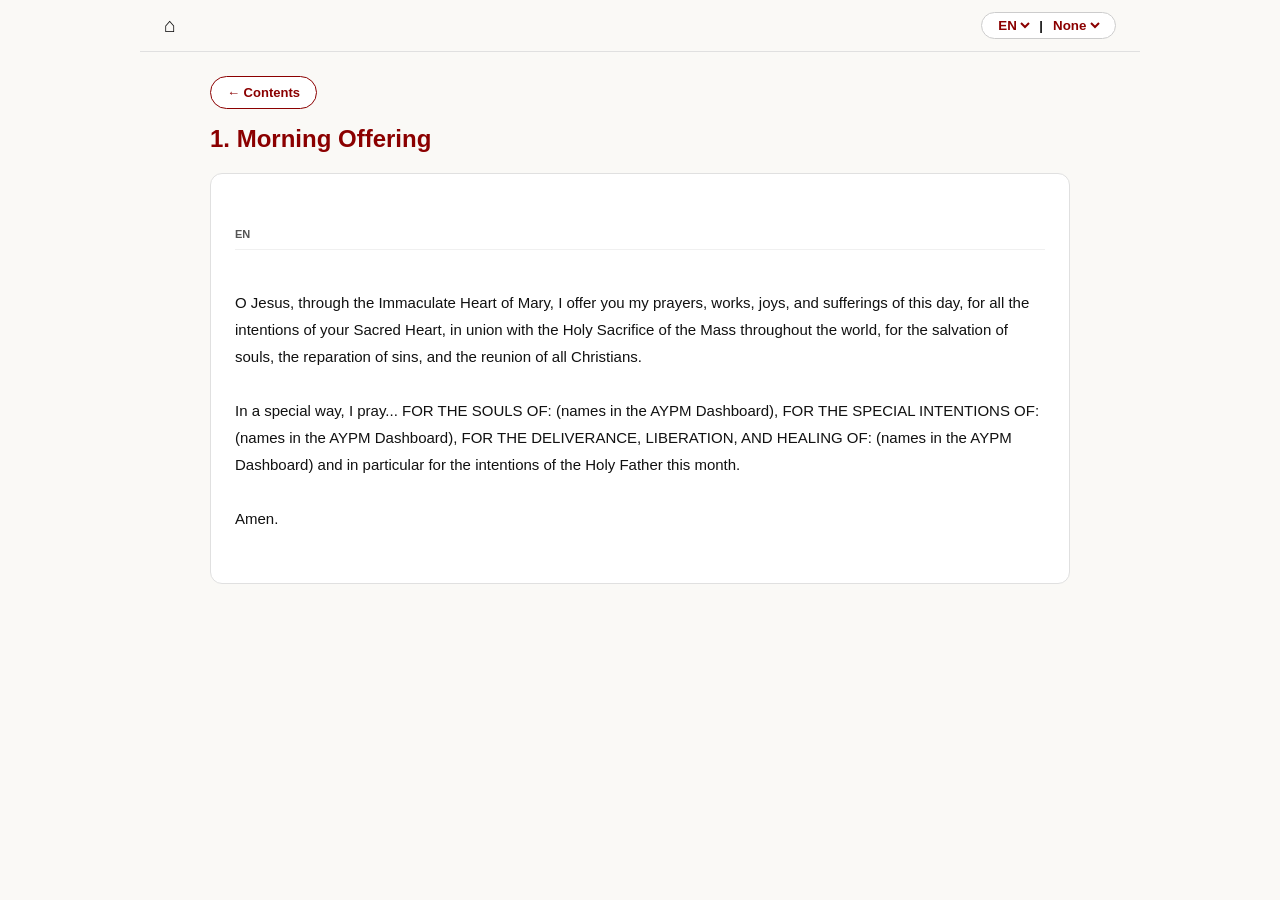
==== prayer.html @ b60bc55b "Create prayer.html" ====
<!DOCTYPE html>
<html lang="en">
<head>
  <meta charset="UTF-8" />
  <meta name="viewport" content="width=device-width, initial-scale=1.0" />
  <title>Prayer Reader</title>
  <link rel="stylesheet" href="css/styles.css" />
</head>
<body>

  <header class="header">
    <a href="index.html" class="nav-link">⌂</a>
    <div class="lang-controls">
      <select id="lang1" onchange="renderReader()">
        <option value="en">EN</option>
        <option value="la">LA</option>
      </select>
      <span>|</span>
      <select id="lang2" onchange="renderReader()">
        <option value="none">None</option>
        <option value="la">LA</option>
        <option value="en">EN</option>
      </select>
    </div>
  </header>

  <main class="app-container">
    <div class="reader-header">
      <a href="index.html" class="pill-btn">← Contents</a>
    </div>

    <h2 id="prayerTitle" class="prayer-title">Loading Prayer...</h2>

    <div id="dualColumns" class="dual-columns">
      <div class="column-pane">
        <div class="pane-label" id="label1">ENGLISH</div>
        <div id="contentPane1"></div>
      </div>
      <div class="column-pane" id="pane2Container" style="display:none;">
        <div class="pane-label" id="label2">LATIN</div>
        <div id="contentPane2"></div>
      </div>
    </div>
  </main>

  <script src="js/prayers-db.js"></script>
  <script>
    function renderReader() {
      const urlParams = new URLSearchParams(window.location.search);
      const itemKey = urlParams.get('item') || 'morningOffering';

      const l1 = document.getElementById('lang1').value;
      const l2 = document.getElementById('lang2').value;

      localStorage.setItem('pref_pb1', l1);
      localStorage.setItem('pref_pb2', l2);

      const data = prayerDB[itemKey];
      if (!data) return;

      document.getElementById('prayerTitle').innerText = data.title;
      document.getElementById('label1').innerText = l1.toUpperCase();
      document.getElementById('contentPane1').innerText = data[l1] || data['en'];

      const dualContainer = document.getElementById('dualColumns');
      const pane2Container = document.getElementById('pane2Container');

      if (l2 !== 'none' && l1 !== l2) {
        dualContainer.classList.add('split');
        pane2Container.style.display = 'block';
        document.getElementById('label2').innerText = l2.toUpperCase();
        document.getElementById('contentPane2').innerText = data[l2] || data['en'];
      } else {
        dualContainer.classList.remove('split');
        pane2Container.style.display = 'none';
      }
    }

    document.addEventListener('DOMContentLoaded', () => {
      document.getElementById('lang1').value = localStorage.getItem('pref_pb1') || 'en';
      document.getElementById('lang2').value = localStorage.getItem('pref_pb2') || 'none';
      renderReader();
    });
  </script>
</body>
</html>
---- css/styles.css ----
:root {
  --primary-red: #8b0000;
  --bg-cream: #faf9f6;
  --text-main: #111111;
  --text-sub: #555555;
  --border-color: #e0e0e0;
}

* { box-sizing: border-box; margin: 0; padding: 0; }

body {
  font-family: -apple-system, BlinkMacSystemFont, "Segoe UI", Roboto, Helvetica, Arial, sans-serif;
  background-color: var(--bg-cream);
  color: var(--text-main);
  min-height: 100vh;
  display: flex;
  flex-direction: column;
}

.header {
  position: sticky;
  top: 0;
  background: rgba(250, 249, 246, 0.95);
  backdrop-filter: blur(8px);
  border-bottom: 1px solid var(--border-color);
  z-index: 100;
  display: flex;
  justify-content: space-between;
  align-items: center;
  padding: 12px 24px;
  max-width: 1000px;
  width: 100%;
  margin: 0 auto;
}

.nav-link {
  font-size: 20px;
  text-decoration: none;
  color: var(--text-main);
}

.lang-controls {
  display: flex;
  align-items: center;
  gap: 6px;
  border: 1px solid #ccc;
  border-radius: 20px;
  padding: 4px 12px;
  background: #fff;
  font-size: 13px;
  font-weight: 600;
}

.lang-controls select {
  border: none;
  background: transparent;
  font-weight: 700;
  color: var(--primary-red);
  cursor: pointer;
  outline: none;
}

.app-container {
  max-width: 900px;
  width: 100%;
  margin: 0 auto;
  padding: 24px 20px 60px;
  flex: 1;
}

.hero-circle {
  width: 120px;
  height: 120px;
  margin: 0 auto 20px;
  border: 3px solid var(--primary-red);
  border-radius: 50%;
  display: flex;
  align-items: center;
  justify-content: center;
  font-size: 38px;
  color: var(--primary-red);
  background: #fff;
}

h1 { font-size: 28px; text-transform: uppercase; margin-bottom: 8px; text-align: center; }
.subtitle { font-size: 14px; color: var(--text-sub); margin-bottom: 24px; text-align: center; }

.divider {
  width: 100%;
  height: 2px;
  background-color: var(--primary-red);
  margin-bottom: 24px;
}

.cat-title {
  font-size: 12px;
  font-weight: 800;
  letter-spacing: 1px;
  color: var(--primary-red);
  text-transform: uppercase;
  margin: 20px 0 12px;
  text-align: center;
}

.pill-grid {
  display: flex;
  flex-wrap: wrap;
  justify-content: center;
  gap: 8px;
}

.pill-btn {
  background: #fff;
  border: 1px solid var(--primary-red);
  color: var(--primary-red);
  padding: 8px 16px;
  border-radius: 20px;
  font-size: 13px;
  font-weight: 600;
  text-decoration: none;
  transition: all 0.2s;
}

.pill-btn:hover { background: var(--primary-red); color: #fff; }

.reader-header {
  display: flex;
  justify-content: space-between;
  align-items: center;
  margin-bottom: 16px;
}

.prayer-title {
  font-size: 24px;
  font-weight: 800;
  color: var(--primary-red);
  margin-bottom: 20px;
}

.dual-columns {
  display: grid;
  grid-template-columns: 1fr;
  gap: 24px;
}

.dual-columns.split {
  grid-template-columns: 1fr 1fr;
}

.column-pane {
  background: #fff;
  padding: 24px;
  border-radius: 12px;
  border: 1px solid var(--border-color);
  line-height: 1.8;
  font-size: 15px;
  white-space: pre-line;
}

.pane-label {
  font-size: 11px;
  font-weight: 800;
  text-transform: uppercase;
  color: var(--text-sub);
  margin-bottom: 12px;
  border-bottom: 1px solid #f0f0f0;
  padding-bottom: 4px;
}

@media (max-width: 600px) {
  .dual-columns.split { grid-template-columns: 1fr; }
}
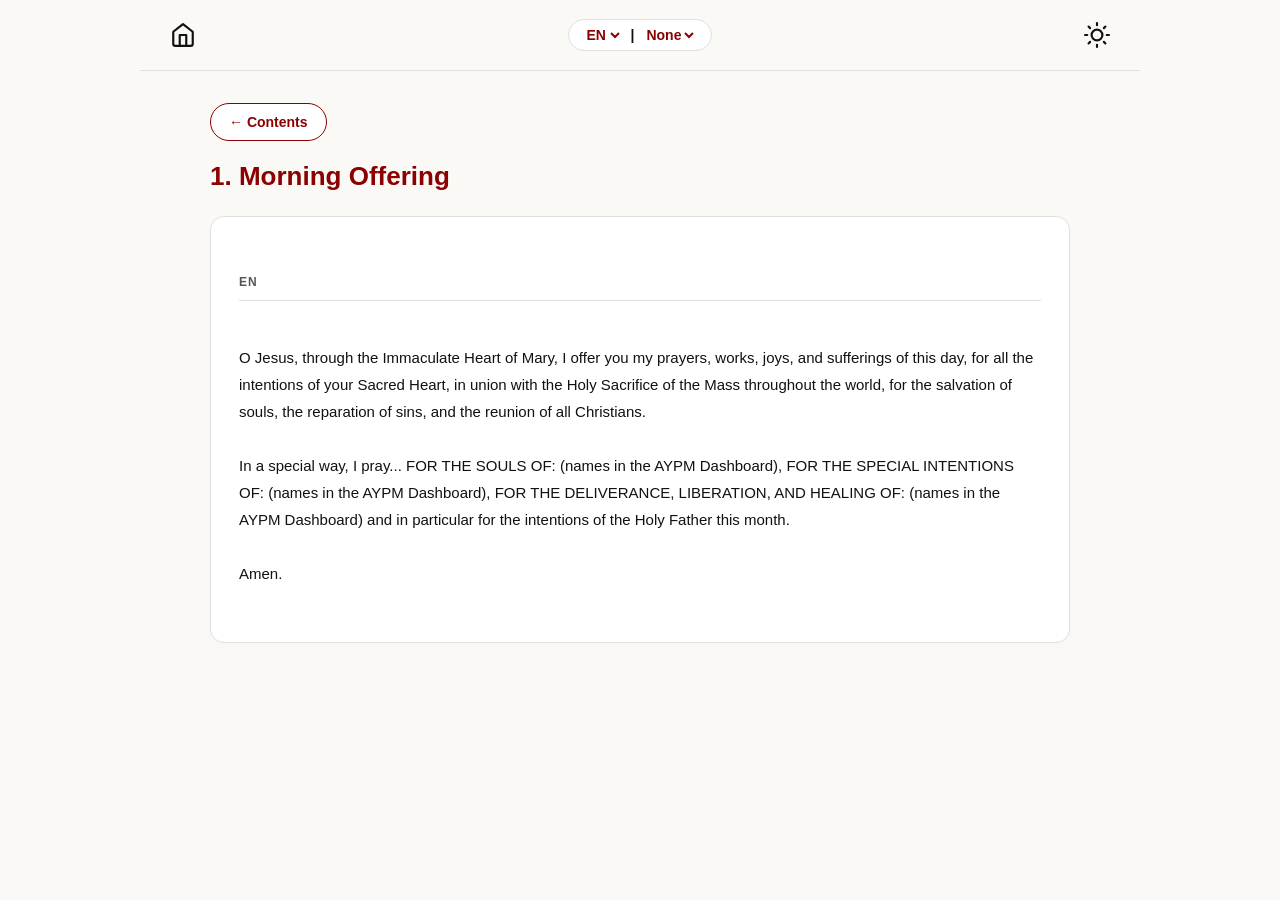
==== commit f662f27b: "Update prayer.html" ====
--- a/prayer.html
+++ b/prayer.html
@@ -9,7 +9,10 @@
 <body>
 
   <header class="header">
-    <a href="index.html" class="nav-link">⌂</a>
+    <a href="index.html" class="nav-link" aria-label="Home">
+      <svg viewBox="0 0 24 24"><path d="M3 9l9-7 9 7v11a2 2 0 01-2 2H5a2 2 0 01-2-2z"></path><polyline points="9 22 9 12 15 12 15 22"></polyline></svg>
+    </a>
+
     <div class="lang-controls">
       <select id="lang1" onchange="renderReader()">
         <option value="en">EN</option>
@@ -22,6 +25,10 @@
         <option value="en">EN</option>
       </select>
     </div>
+
+    <button class="icon-btn" onclick="toggleTheme()" aria-label="Toggle Theme">
+      <svg viewBox="0 0 24 24"><circle cx="12" cy="12" r="5"></circle><line x1="12" y1="1" x2="12" y2="3"></line><line x1="12" y1="21" x2="12" y2="23"></line><line x1="4.22" y1="4.22" x2="5.64" y2="5.64"></line><line x1="18.36" y1="18.36" x2="19.78" y2="19.78"></line><line x1="1" y1="12" x2="3" y2="12"></line><line x1="21" y1="12" x2="23" y2="12"></line><line x1="4.22" y1="19.78" x2="5.64" y2="18.36"></line><line x1="18.36" y1="5.64" x2="19.78" y2="4.22"></line></svg>
+    </button>
   </header>
 
   <main class="app-container">
@@ -45,6 +52,13 @@
 
   <script src="js/prayers-db.js"></script>
   <script>
+    function toggleTheme() {
+      const current = document.body.getAttribute('data-theme');
+      const target = current === 'dark' ? 'light' : 'dark';
+      document.body.setAttribute('data-theme', target);
+      localStorage.setItem('pref_theme', target);
+    }
+
     function renderReader() {
       const urlParams = new URLSearchParams(window.location.search);
       const itemKey = urlParams.get('item') || 'morningOffering';
@@ -79,6 +93,8 @@
     document.addEventListener('DOMContentLoaded', () => {
       document.getElementById('lang1').value = localStorage.getItem('pref_pb1') || 'en';
       document.getElementById('lang2').value = localStorage.getItem('pref_pb2') || 'none';
+      const theme = localStorage.getItem('pref_theme') || 'light';
+      document.body.setAttribute('data-theme', theme);
       renderReader();
     });
   </script>
--- a/css/styles.css
+++ b/css/styles.css
@@ -1,53 +1,94 @@
 :root {
   --primary-red: #8b0000;
-  --bg-cream: #faf9f6;
+  --bg-color: #faf9f6;
+  --card-bg: #ffffff;
   --text-main: #111111;
   --text-sub: #555555;
   --border-color: #e0e0e0;
+  --accent-gold: #c59b27;
+  --pill-hover-bg: #8b0000;
+  --pill-hover-text: #ffffff;
+}
+
+[data-theme="dark"] {
+  --primary-red: #ff5555;
+  --bg-color: #121212;
+  --card-bg: #1e1e1e;
+  --text-main: #e0e0e0;
+  --text-sub: #a0a0a0;
+  --border-color: #333333;
+  --accent-gold: #ffd700;
+  --pill-hover-bg: #ff5555;
+  --pill-hover-text: #121212;
 }
 
 * { box-sizing: border-box; margin: 0; padding: 0; }
 
 body {
   font-family: -apple-system, BlinkMacSystemFont, "Segoe UI", Roboto, Helvetica, Arial, sans-serif;
-  background-color: var(--bg-cream);
+  background-color: var(--bg-color);
   color: var(--text-main);
   min-height: 100vh;
   display: flex;
   flex-direction: column;
-}
-
+  transition: background-color 0.3s ease, color 0.3s ease;
+}
+
+/* Header Navbar */
 .header {
   position: sticky;
   top: 0;
-  background: rgba(250, 249, 246, 0.95);
+  background: var(--bg-color);
   backdrop-filter: blur(8px);
   border-bottom: 1px solid var(--border-color);
   z-index: 100;
   display: flex;
   justify-content: space-between;
   align-items: center;
-  padding: 12px 24px;
+  padding: 16px 24px;
   max-width: 1000px;
   width: 100%;
   margin: 0 auto;
 }
 
-.nav-link {
-  font-size: 20px;
+/* Larger Minimalist SVG Icons */
+.icon-btn, .nav-link {
+  background: none;
+  border: none;
+  cursor: pointer;
+  color: var(--text-main);
+  display: flex;
+  align-items: center;
+  justify-content: center;
+  padding: 6px;
+  border-radius: 50%;
+  transition: background-color 0.2s ease;
   text-decoration: none;
-  color: var(--text-main);
+}
+
+.icon-btn:hover, .nav-link:hover {
+  background-color: var(--border-color);
+}
+
+.icon-btn svg, .nav-link svg {
+  width: 26px;
+  height: 26px;
+  fill: none;
+  stroke: currentColor;
+  stroke-width: 2;
+  stroke-linecap: round;
+  stroke-linejoin: round;
 }
 
 .lang-controls {
   display: flex;
   align-items: center;
-  gap: 6px;
-  border: 1px solid #ccc;
+  gap: 8px;
+  border: 1px solid var(--border-color);
   border-radius: 20px;
-  padding: 4px 12px;
-  background: #fff;
-  font-size: 13px;
+  padding: 6px 14px;
+  background: var(--card-bg);
+  font-size: 14px;
   font-weight: 600;
 }
 
@@ -58,47 +99,70 @@
   color: var(--primary-red);
   cursor: pointer;
   outline: none;
+  font-size: 14px;
 }
 
 .app-container {
   max-width: 900px;
   width: 100%;
   margin: 0 auto;
-  padding: 24px 20px 60px;
+  padding: 32px 20px 60px;
   flex: 1;
 }
 
+/* Emblem Hero Icon */
 .hero-circle {
-  width: 120px;
-  height: 120px;
-  margin: 0 auto 20px;
+  width: 130px;
+  height: 130px;
+  margin: 0 auto 24px;
   border: 3px solid var(--primary-red);
   border-radius: 50%;
   display: flex;
   align-items: center;
   justify-content: center;
-  font-size: 38px;
-  color: var(--primary-red);
-  background: #fff;
-}
-
-h1 { font-size: 28px; text-transform: uppercase; margin-bottom: 8px; text-align: center; }
-.subtitle { font-size: 14px; color: var(--text-sub); margin-bottom: 24px; text-align: center; }
+  color: var(--primary-red);
+  background: var(--card-bg);
+  box-shadow: 0 4px 12px rgba(0, 0, 0, 0.05);
+}
+
+.hero-circle svg {
+  width: 64px;
+  height: 64px;
+  fill: none;
+  stroke: var(--primary-red);
+  stroke-width: 1.8;
+}
+
+h1 {
+  font-size: 28px;
+  font-weight: 900;
+  text-transform: uppercase;
+  letter-spacing: 1px;
+  margin-bottom: 8px;
+  text-align: center;
+}
+
+.subtitle {
+  font-size: 14px;
+  color: var(--text-sub);
+  margin-bottom: 28px;
+  text-align: center;
+}
 
 .divider {
   width: 100%;
   height: 2px;
   background-color: var(--primary-red);
-  margin-bottom: 24px;
+  margin-bottom: 32px;
 }
 
 .cat-title {
-  font-size: 12px;
+  font-size: 13px;
   font-weight: 800;
-  letter-spacing: 1px;
+  letter-spacing: 1.5px;
   color: var(--primary-red);
   text-transform: uppercase;
-  margin: 20px 0 12px;
+  margin: 28px 0 14px;
   text-align: center;
 }
 
@@ -106,35 +170,40 @@
   display: flex;
   flex-wrap: wrap;
   justify-content: center;
-  gap: 8px;
+  gap: 10px;
 }
 
 .pill-btn {
-  background: #fff;
+  background: var(--card-bg);
   border: 1px solid var(--primary-red);
   color: var(--primary-red);
-  padding: 8px 16px;
+  padding: 10px 18px;
   border-radius: 20px;
-  font-size: 13px;
+  font-size: 14px;
   font-weight: 600;
   text-decoration: none;
-  transition: all 0.2s;
-}
-
-.pill-btn:hover { background: var(--primary-red); color: #fff; }
+  transition: all 0.2s ease;
+  display: inline-block;
+}
+
+.pill-btn:hover {
+  background: var(--pill-hover-bg);
+  color: var(--pill-hover-text);
+  transform: translateY(-1px);
+}
 
 .reader-header {
   display: flex;
   justify-content: space-between;
   align-items: center;
-  margin-bottom: 16px;
+  margin-bottom: 20px;
 }
 
 .prayer-title {
-  font-size: 24px;
+  font-size: 26px;
   font-weight: 800;
   color: var(--primary-red);
-  margin-bottom: 20px;
+  margin-bottom: 24px;
 }
 
 .dual-columns {
@@ -148,25 +217,27 @@
 }
 
 .column-pane {
-  background: #fff;
-  padding: 24px;
-  border-radius: 12px;
+  background: var(--card-bg);
+  padding: 28px;
+  border-radius: 14px;
   border: 1px solid var(--border-color);
   line-height: 1.8;
   font-size: 15px;
   white-space: pre-line;
+  box-shadow: 0 2px 8px rgba(0, 0, 0, 0.02);
 }
 
 .pane-label {
-  font-size: 11px;
+  font-size: 12px;
   font-weight: 800;
   text-transform: uppercase;
+  letter-spacing: 1px;
   color: var(--text-sub);
-  margin-bottom: 12px;
-  border-bottom: 1px solid #f0f0f0;
-  padding-bottom: 4px;
-}
-
-@media (max-width: 600px) {
+  margin-bottom: 16px;
+  border-bottom: 1px solid var(--border-color);
+  padding-bottom: 6px;
+}
+
+@media (max-width: 650px) {
   .dual-columns.split { grid-template-columns: 1fr; }
 }
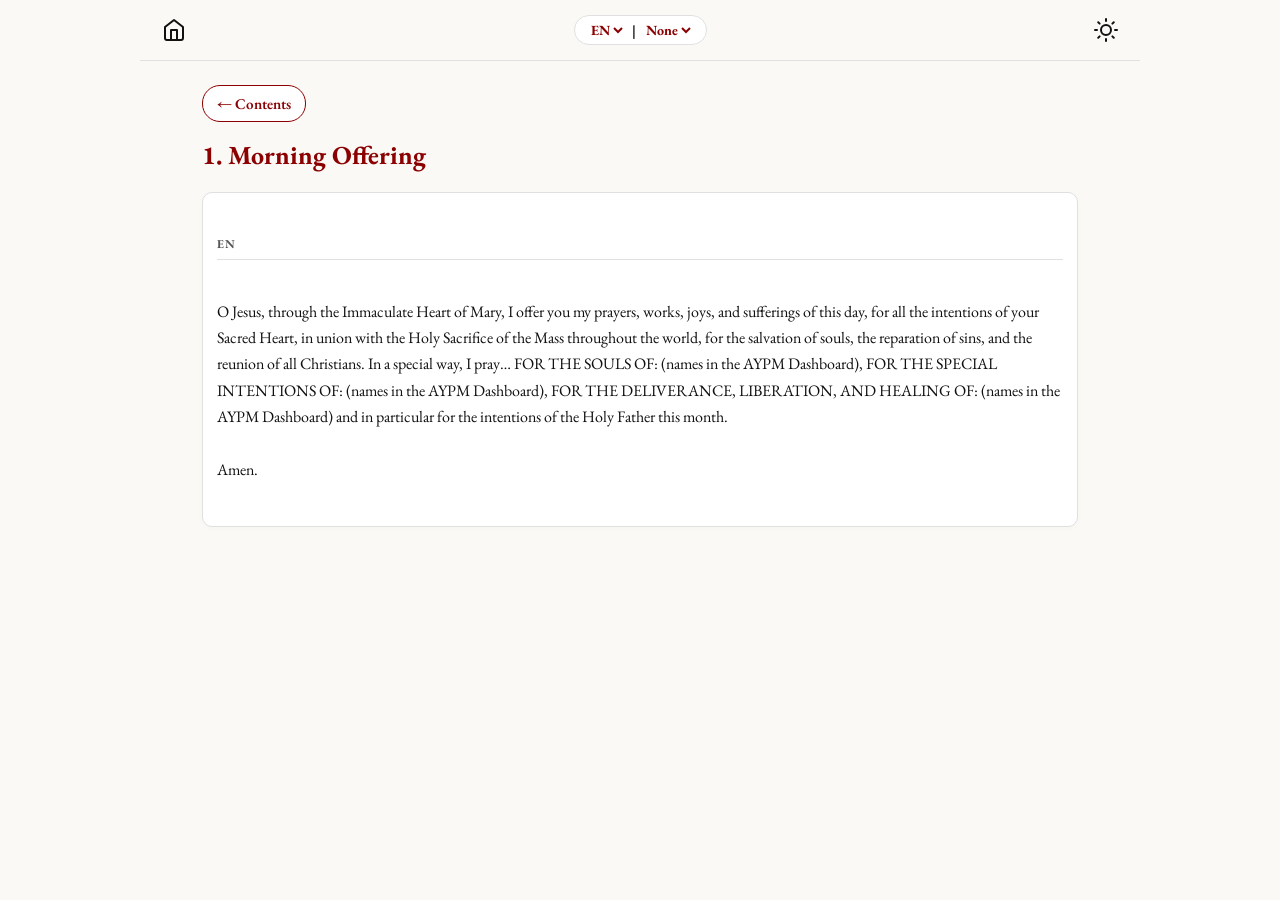
==== commit bdf761ce: "Update prayer.html" ====
--- a/prayer.html
+++ b/prayer.html
@@ -1,6 +1,9 @@
 <!DOCTYPE html>
 <html lang="en">
 <head>
+  <link rel="preconnect" href="https://fonts.googleapis.com">
+  <link rel="preconnect" href="https://fonts.gstatic.com" crossorigin>
+  <link href="https://fonts.googleapis.com/css2?family=EB+Garamond:ital,wght@0,400..800;1,400..800&display=swap" rel="stylesheet">
   <meta charset="UTF-8" />
   <meta name="viewport" content="width=device-width, initial-scale=1.0" />
   <title>Prayer Reader</title>
--- a/css/styles.css
+++ b/css/styles.css
@@ -1,3 +1,5 @@
+@import url('https://fonts.googleapis.com/css2?family=EB+Garamond:ital,wght@0,400..800;1,400..800&display=swap');
+
 :root {
   --primary-red: #8b0000;
   --bg-color: #faf9f6;
@@ -22,19 +24,24 @@
   --pill-hover-text: #121212;
 }
 
-* { box-sizing: border-box; margin: 0; padding: 0; }
+* { 
+  box-sizing: border-box; 
+  margin: 0; 
+  padding: 0; 
+}
 
 body {
-  font-family: -apple-system, BlinkMacSystemFont, "Segoe UI", Roboto, Helvetica, Arial, sans-serif;
+  font-family: 'EB Garamond', Garamond, 'Georgia', 'Times New Roman', serif;
   background-color: var(--bg-color);
   color: var(--text-main);
   min-height: 100vh;
   display: flex;
   flex-direction: column;
   transition: background-color 0.3s ease, color 0.3s ease;
-}
-
-/* Header Navbar */
+  -webkit-font-smoothing: antialiased;
+}
+
+/* Sticky Header */
 .header {
   position: sticky;
   top: 0;
@@ -45,13 +52,13 @@
   display: flex;
   justify-content: space-between;
   align-items: center;
-  padding: 16px 24px;
+  padding: 12px 16px;
   max-width: 1000px;
   width: 100%;
   margin: 0 auto;
 }
 
-/* Larger Minimalist SVG Icons */
+/* SVG Icon Action Buttons */
 .icon-btn, .nav-link {
   background: none;
   border: none;
@@ -71,8 +78,8 @@
 }
 
 .icon-btn svg, .nav-link svg {
-  width: 26px;
-  height: 26px;
+  width: 24px;
+  height: 24px;
   fill: none;
   stroke: currentColor;
   stroke-width: 2;
@@ -83,13 +90,14 @@
 .lang-controls {
   display: flex;
   align-items: center;
-  gap: 8px;
+  gap: 6px;
   border: 1px solid var(--border-color);
   border-radius: 20px;
-  padding: 6px 14px;
+  padding: 4px 12px;
   background: var(--card-bg);
   font-size: 14px;
   font-weight: 600;
+  font-family: inherit;
 }
 
 .lang-controls select {
@@ -100,22 +108,23 @@
   cursor: pointer;
   outline: none;
   font-size: 14px;
+  font-family: inherit;
 }
 
 .app-container {
   max-width: 900px;
   width: 100%;
   margin: 0 auto;
-  padding: 32px 20px 60px;
+  padding: 24px 12px 60px;
   flex: 1;
 }
 
-/* Emblem Hero Icon */
+/* Emblem Ring */
 .hero-circle {
-  width: 130px;
-  height: 130px;
-  margin: 0 auto 24px;
-  border: 3px solid var(--primary-red);
+  width: 100px;
+  height: 100px;
+  margin: 0 auto 20px;
+  border: 2px solid var(--primary-red);
   border-radius: 50%;
   display: flex;
   align-items: center;
@@ -126,43 +135,44 @@
 }
 
 .hero-circle svg {
-  width: 64px;
-  height: 64px;
+  width: 48px;
+  height: 48px;
   fill: none;
   stroke: var(--primary-red);
-  stroke-width: 1.8;
+  stroke-width: 2;
 }
 
 h1 {
   font-size: 28px;
-  font-weight: 900;
-  text-transform: uppercase;
-  letter-spacing: 1px;
-  margin-bottom: 8px;
+  font-weight: 700;
+  letter-spacing: 0.5px;
+  margin-bottom: 6px;
   text-align: center;
 }
 
 .subtitle {
-  font-size: 14px;
+  font-size: 15px;
   color: var(--text-sub);
-  margin-bottom: 28px;
+  margin-bottom: 24px;
   text-align: center;
+  font-style: italic;
 }
 
 .divider {
   width: 100%;
-  height: 2px;
+  height: 1px;
   background-color: var(--primary-red);
-  margin-bottom: 32px;
+  margin-bottom: 24px;
+  opacity: 0.5;
 }
 
 .cat-title {
-  font-size: 13px;
-  font-weight: 800;
-  letter-spacing: 1.5px;
+  font-size: 14px;
+  font-weight: 700;
+  letter-spacing: 1.2px;
   color: var(--primary-red);
   text-transform: uppercase;
-  margin: 28px 0 14px;
+  margin: 24px 0 12px;
   text-align: center;
 }
 
@@ -170,46 +180,47 @@
   display: flex;
   flex-wrap: wrap;
   justify-content: center;
-  gap: 10px;
+  gap: 8px;
 }
 
 .pill-btn {
   background: var(--card-bg);
   border: 1px solid var(--primary-red);
   color: var(--primary-red);
-  padding: 10px 18px;
-  border-radius: 20px;
-  font-size: 14px;
+  padding: 8px 14px;
+  border-radius: 18px;
+  font-size: 15px;
   font-weight: 600;
   text-decoration: none;
   transition: all 0.2s ease;
   display: inline-block;
+  font-family: inherit;
 }
 
 .pill-btn:hover {
   background: var(--pill-hover-bg);
   color: var(--pill-hover-text);
-  transform: translateY(-1px);
 }
 
 .reader-header {
   display: flex;
   justify-content: space-between;
   align-items: center;
-  margin-bottom: 20px;
+  margin-bottom: 16px;
 }
 
 .prayer-title {
   font-size: 26px;
-  font-weight: 800;
-  color: var(--primary-red);
-  margin-bottom: 24px;
-}
-
+  font-weight: 700;
+  color: var(--primary-red);
+  margin-bottom: 20px;
+}
+
+/* Side-by-Side Grid Layout */
 .dual-columns {
   display: grid;
   grid-template-columns: 1fr;
-  gap: 24px;
+  gap: 12px;
 }
 
 .dual-columns.split {
@@ -218,26 +229,45 @@
 
 .column-pane {
   background: var(--card-bg);
-  padding: 28px;
-  border-radius: 14px;
+  padding: 16px 14px;
+  border-radius: 10px;
   border: 1px solid var(--border-color);
-  line-height: 1.8;
-  font-size: 15px;
+  line-height: 1.65;
+  font-size: 16px;
   white-space: pre-line;
-  box-shadow: 0 2px 8px rgba(0, 0, 0, 0.02);
+  box-shadow: 0 2px 6px rgba(0, 0, 0, 0.02);
+  word-break: break-word;
 }
 
 .pane-label {
   font-size: 12px;
-  font-weight: 800;
+  font-weight: 700;
   text-transform: uppercase;
   letter-spacing: 1px;
   color: var(--text-sub);
-  margin-bottom: 16px;
+  margin-bottom: 12px;
   border-bottom: 1px solid var(--border-color);
-  padding-bottom: 6px;
-}
-
+  padding-bottom: 4px;
+}
+
+/* Mobile-Specific Refinements for Side-by-Side Reading */
 @media (max-width: 650px) {
-  .dual-columns.split { grid-template-columns: 1fr; }
-}
+  .app-container {
+    padding: 16px 8px 40px;
+  }
+
+  .column-pane {
+    padding: 12px 10px;
+    font-size: 14.5px;
+    line-height: 1.55;
+  }
+
+  .prayer-title {
+    font-size: 22px;
+    margin-bottom: 16px;
+  }
+
+  .dual-columns.split {
+    gap: 8px;
+  }
+}
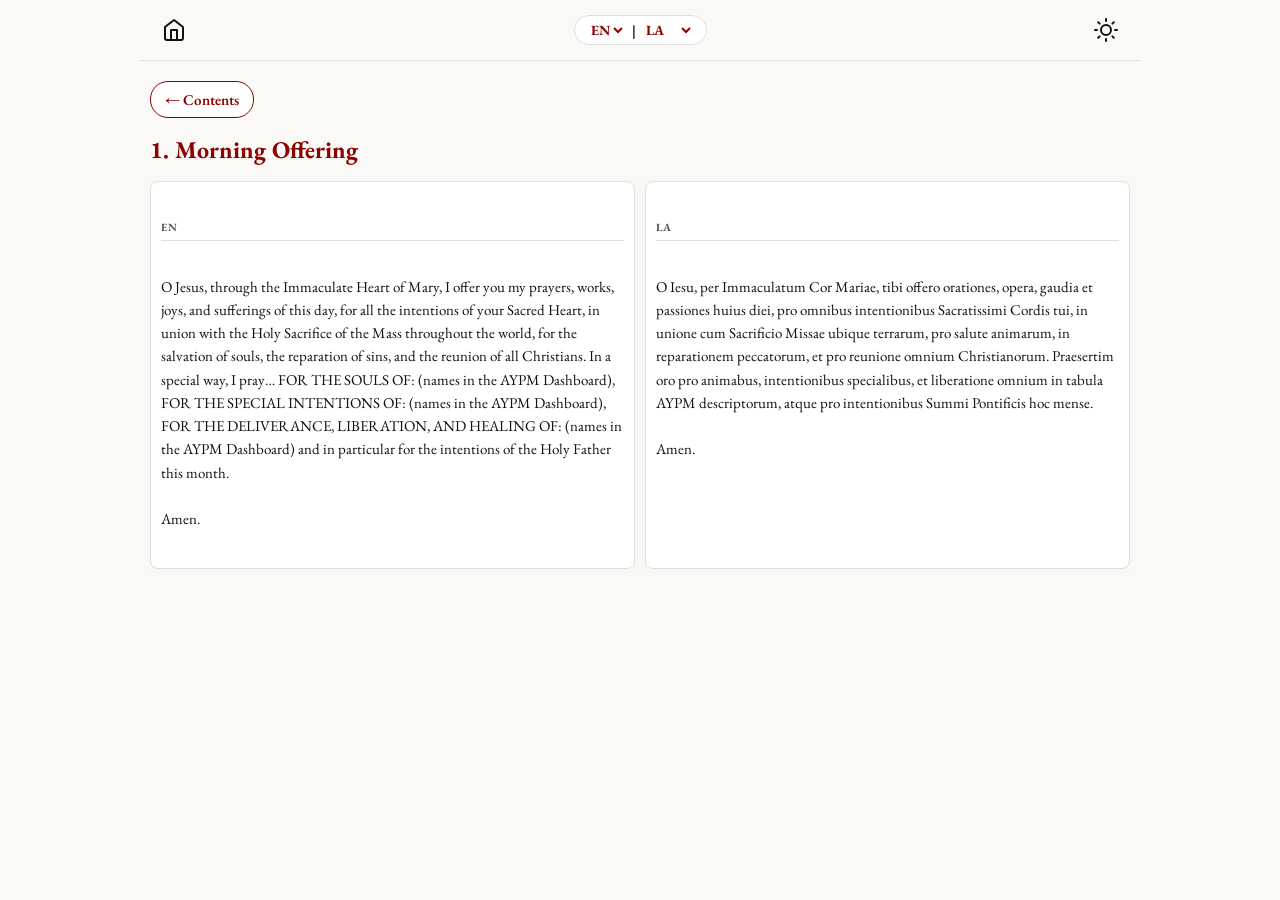
==== commit 2e0c5455: "Update prayer.html" ====
--- a/prayer.html
+++ b/prayer.html
@@ -1,12 +1,15 @@
 <!DOCTYPE html>
 <html lang="en">
 <head>
+  <meta charset="UTF-8" />
+  <meta name="viewport" content="width=device-width, initial-scale=1.0" />
+  <title>Prayer Reader</title>
+  
+  <!-- Direct Google Font Links for EB Garamond -->
   <link rel="preconnect" href="https://fonts.googleapis.com">
   <link rel="preconnect" href="https://fonts.gstatic.com" crossorigin>
   <link href="https://fonts.googleapis.com/css2?family=EB+Garamond:ital,wght@0,400..800;1,400..800&display=swap" rel="stylesheet">
-  <meta charset="UTF-8" />
-  <meta name="viewport" content="width=device-width, initial-scale=1.0" />
-  <title>Prayer Reader</title>
+  
   <link rel="stylesheet" href="css/styles.css" />
 </head>
 <body>
@@ -76,17 +79,20 @@
       if (!data) return;
 
       document.getElementById('prayerTitle').innerText = data.title;
-      document.getElementById('label1').innerText = l1.toUpperCase();
-      document.getElementById('contentPane1').innerText = data[l1] || data['en'];
 
       const dualContainer = document.getElementById('dualColumns');
+      const pane1 = document.getElementById('contentPane1');
       const pane2Container = document.getElementById('pane2Container');
+      const pane2 = document.getElementById('contentPane2');
+
+      document.getElementById('label1').innerText = l1.toUpperCase();
+      pane1.innerText = data[l1] || data['en'];
 
       if (l2 !== 'none' && l1 !== l2) {
         dualContainer.classList.add('split');
         pane2Container.style.display = 'block';
         document.getElementById('label2').innerText = l2.toUpperCase();
-        document.getElementById('contentPane2').innerText = data[l2] || data['en'];
+        pane2.innerText = data[l2] || data['la'] || data['en'];
       } else {
         dualContainer.classList.remove('split');
         pane2Container.style.display = 'none';
@@ -95,9 +101,11 @@
 
     document.addEventListener('DOMContentLoaded', () => {
       document.getElementById('lang1').value = localStorage.getItem('pref_pb1') || 'en';
-      document.getElementById('lang2').value = localStorage.getItem('pref_pb2') || 'none';
+      document.getElementById('lang2').value = localStorage.getItem('pref_pb2') || 'la';
+      
       const theme = localStorage.getItem('pref_theme') || 'light';
       document.body.setAttribute('data-theme', theme);
+      
       renderReader();
     });
   </script>
--- a/css/styles.css
+++ b/css/styles.css
@@ -112,18 +112,18 @@
 }
 
 .app-container {
-  max-width: 900px;
+  max-width: 1000px;
   width: 100%;
   margin: 0 auto;
-  padding: 24px 12px 60px;
+  padding: 20px 10px 60px;
   flex: 1;
 }
 
-/* Emblem Ring */
+/* Minimalist Cross Emblem */
 .hero-circle {
-  width: 100px;
-  height: 100px;
-  margin: 0 auto 20px;
+  width: 90px;
+  height: 90px;
+  margin: 0 auto 16px;
   border: 2px solid var(--primary-red);
   border-radius: 50%;
   display: flex;
@@ -135,8 +135,8 @@
 }
 
 .hero-circle svg {
-  width: 48px;
-  height: 48px;
+  width: 40px;
+  height: 40px;
   fill: none;
   stroke: var(--primary-red);
   stroke-width: 2;
@@ -153,7 +153,7 @@
 .subtitle {
   font-size: 15px;
   color: var(--text-sub);
-  margin-bottom: 24px;
+  margin-bottom: 20px;
   text-align: center;
   font-style: italic;
 }
@@ -162,7 +162,7 @@
   width: 100%;
   height: 1px;
   background-color: var(--primary-red);
-  margin-bottom: 24px;
+  margin-bottom: 20px;
   opacity: 0.5;
 }
 
@@ -172,7 +172,7 @@
   letter-spacing: 1.2px;
   color: var(--primary-red);
   text-transform: uppercase;
-  margin: 24px 0 12px;
+  margin: 20px 0 10px;
   text-align: center;
 }
 
@@ -210,64 +210,64 @@
 }
 
 .prayer-title {
-  font-size: 26px;
-  font-weight: 700;
-  color: var(--primary-red);
-  margin-bottom: 20px;
-}
-
-/* Side-by-Side Grid Layout */
+  font-size: 24px;
+  font-weight: 700;
+  color: var(--primary-red);
+  margin-bottom: 16px;
+}
+
+/* Forced Dual-Column Side-by-Side View (Mobile & Desktop) */
 .dual-columns {
-  display: grid;
-  grid-template-columns: 1fr;
-  gap: 12px;
-}
-
-.dual-columns.split {
-  grid-template-columns: 1fr 1fr;
-}
-
-.column-pane {
-  background: var(--card-bg);
-  padding: 16px 14px;
-  border-radius: 10px;
+  display: flex !important;
+  flex-direction: row !important;
+  gap: 10px !important;
+  width: 100% !important;
+}
+
+.dual-columns .column-pane {
+  flex: 1 1 50% !important;
+  min-width: 0 !important;
+  background: var(--card-bg);
+  padding: 14px 10px;
+  border-radius: 8px;
   border: 1px solid var(--border-color);
-  line-height: 1.65;
-  font-size: 16px;
+  line-height: 1.55;
+  font-size: 15px;
   white-space: pre-line;
+  word-break: break-word;
+  overflow-wrap: anywhere;
   box-shadow: 0 2px 6px rgba(0, 0, 0, 0.02);
-  word-break: break-word;
 }
 
 .pane-label {
-  font-size: 12px;
+  font-size: 11px;
   font-weight: 700;
   text-transform: uppercase;
   letter-spacing: 1px;
   color: var(--text-sub);
-  margin-bottom: 12px;
+  margin-bottom: 10px;
   border-bottom: 1px solid var(--border-color);
   padding-bottom: 4px;
 }
 
-/* Mobile-Specific Refinements for Side-by-Side Reading */
+/* Mobile Optimizations */
 @media (max-width: 650px) {
   .app-container {
-    padding: 16px 8px 40px;
+    padding: 12px 6px 30px;
+  }
+
+  .dual-columns {
+    gap: 6px !important;
   }
 
   .column-pane {
-    padding: 12px 10px;
-    font-size: 14.5px;
-    line-height: 1.55;
+    padding: 10px 8px !important;
+    font-size: 13.5px !important;
+    line-height: 1.45 !important;
   }
 
   .prayer-title {
-    font-size: 22px;
-    margin-bottom: 16px;
-  }
-
-  .dual-columns.split {
-    gap: 8px;
-  }
-}
+    font-size: 20px;
+    margin-bottom: 12px;
+  }
+}
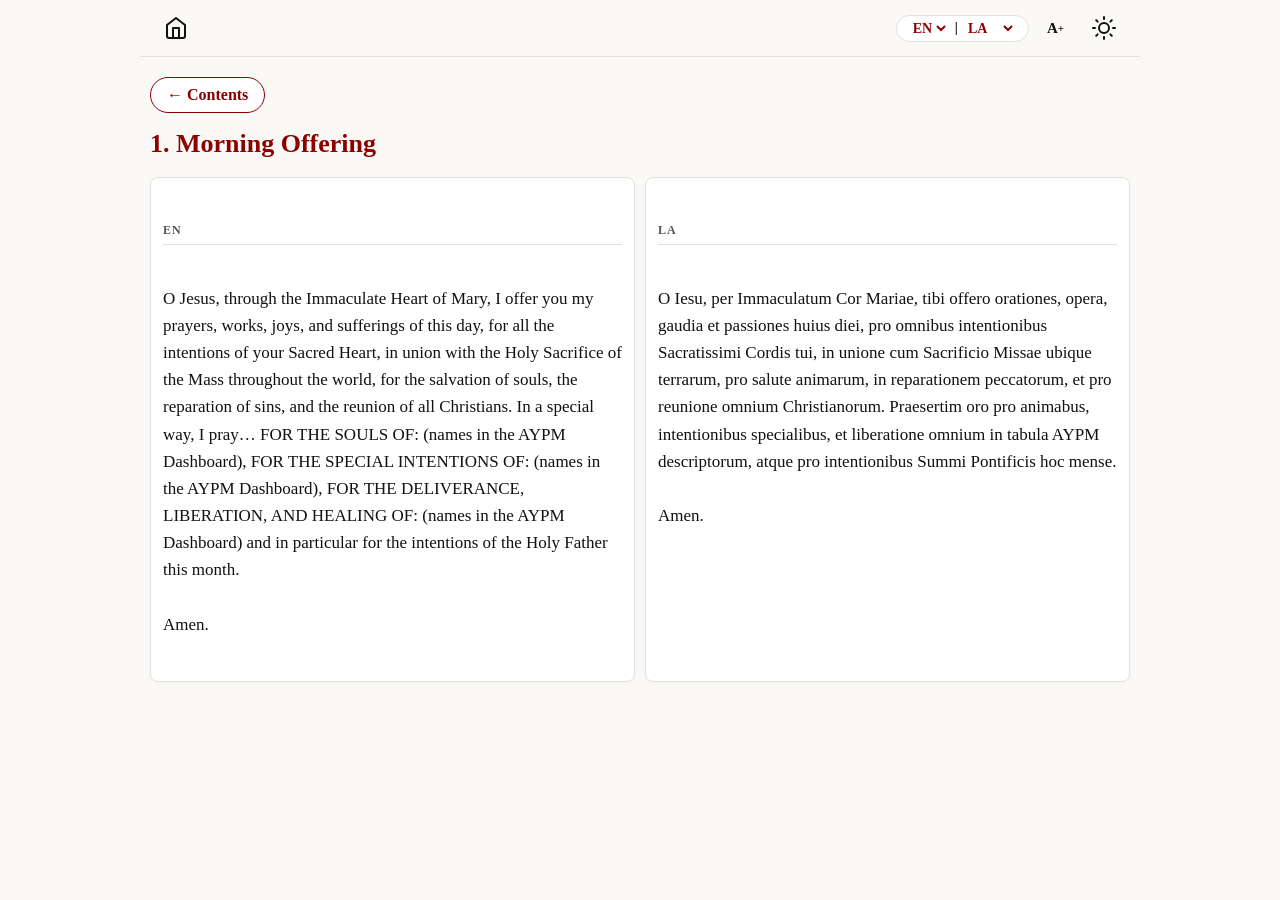
==== commit 64e6b9c9: "Update prayer.html" ====
--- a/prayer.html
+++ b/prayer.html
@@ -4,11 +4,6 @@
   <meta charset="UTF-8" />
   <meta name="viewport" content="width=device-width, initial-scale=1.0" />
   <title>Prayer Reader</title>
-  
-  <!-- Direct Google Font Links for EB Garamond -->
-  <link rel="preconnect" href="https://fonts.googleapis.com">
-  <link rel="preconnect" href="https://fonts.gstatic.com" crossorigin>
-  <link href="https://fonts.googleapis.com/css2?family=EB+Garamond:ital,wght@0,400..800;1,400..800&display=swap" rel="stylesheet">
   
   <link rel="stylesheet" href="css/styles.css" />
 </head>
@@ -19,22 +14,31 @@
       <svg viewBox="0 0 24 24"><path d="M3 9l9-7 9 7v11a2 2 0 01-2 2H5a2 2 0 01-2-2z"></path><polyline points="9 22 9 12 15 12 15 22"></polyline></svg>
     </a>
 
-    <div class="lang-controls">
-      <select id="lang1" onchange="renderReader()">
-        <option value="en">EN</option>
-        <option value="la">LA</option>
-      </select>
-      <span>|</span>
-      <select id="lang2" onchange="renderReader()">
-        <option value="none">None</option>
-        <option value="la">LA</option>
-        <option value="en">EN</option>
-      </select>
+    <div class="header-actions">
+      <!-- Language Controls -->
+      <div class="lang-controls">
+        <select id="lang1" onchange="renderReader()">
+          <option value="en">EN</option>
+          <option value="la">LA</option>
+        </select>
+        <span>|</span>
+        <select id="lang2" onchange="renderReader()">
+          <option value="none">None</option>
+          <option value="la">LA</option>
+          <option value="en">EN</option>
+        </select>
+      </div>
+
+      <!-- Text Size Toggle Button -->
+      <button class="icon-btn" onclick="cycleFontSize()" aria-label="Adjust Text Size">
+        A<span style="font-size: 11px; vertical-align: super;">+</span>
+      </button>
+
+      <!-- Dark Mode Toggle Button -->
+      <button class="icon-btn" onclick="toggleTheme()" aria-label="Toggle Theme">
+        <svg viewBox="0 0 24 24"><circle cx="12" cy="12" r="5"></circle><line x1="12" y1="1" x2="12" y2="3"></line><line x1="12" y1="21" x2="12" y2="23"></line><line x1="4.22" y1="4.22" x2="5.64" y2="5.64"></line><line x1="18.36" y1="18.36" x2="19.78" y2="19.78"></line><line x1="1" y1="12" x2="3" y2="12"></line><line x1="21" y1="12" x2="23" y2="12"></line><line x1="4.22" y1="19.78" x2="5.64" y2="18.36"></line><line x1="18.36" y1="5.64" x2="19.78" y2="4.22"></line></svg>
+      </button>
     </div>
-
-    <button class="icon-btn" onclick="toggleTheme()" aria-label="Toggle Theme">
-      <svg viewBox="0 0 24 24"><circle cx="12" cy="12" r="5"></circle><line x1="12" y1="1" x2="12" y2="3"></line><line x1="12" y1="21" x2="12" y2="23"></line><line x1="4.22" y1="4.22" x2="5.64" y2="5.64"></line><line x1="18.36" y1="18.36" x2="19.78" y2="19.78"></line><line x1="1" y1="12" x2="3" y2="12"></line><line x1="21" y1="12" x2="23" y2="12"></line><line x1="4.22" y1="19.78" x2="5.64" y2="18.36"></line><line x1="18.36" y1="5.64" x2="19.78" y2="4.22"></line></svg>
-    </button>
   </header>
 
   <main class="app-container">
@@ -58,6 +62,18 @@
 
   <script src="js/prayers-db.js"></script>
   <script>
+    const fontSizes = ['default', 'large', 'xlarge'];
+
+    function cycleFontSize() {
+      const current = document.body.getAttribute('data-font-size') || 'default';
+      const currentIndex = fontSizes.indexOf(current);
+      const nextIndex = (currentIndex + 1) % fontSizes.length;
+      const nextSize = fontSizes[nextIndex];
+      
+      document.body.setAttribute('data-font-size', nextSize);
+      localStorage.setItem('pref_font_size', nextSize);
+    }
+
     function toggleTheme() {
       const current = document.body.getAttribute('data-theme');
       const target = current === 'dark' ? 'light' : 'dark';
@@ -105,6 +121,9 @@
       
       const theme = localStorage.getItem('pref_theme') || 'light';
       document.body.setAttribute('data-theme', theme);
+
+      const fontSize = localStorage.getItem('pref_font_size') || 'default';
+      document.body.setAttribute('data-font-size', fontSize);
       
       renderReader();
     });
--- a/css/styles.css
+++ b/css/styles.css
@@ -1,5 +1,3 @@
-@import url('https://fonts.googleapis.com/css2?family=EB+Garamond:ital,wght@0,400..800;1,400..800&display=swap');
-
 :root {
   --primary-red: #8b0000;
   --bg-color: #faf9f6;
@@ -10,6 +8,10 @@
   --accent-gold: #c59b27;
   --pill-hover-bg: #8b0000;
   --pill-hover-text: #ffffff;
+
+  /* Font Size Control Variables (Higher Default Base) */
+  --reader-font-size: 17px;
+  --reader-line-height: 1.6;
 }
 
 [data-theme="dark"] {
@@ -24,6 +26,17 @@
   --pill-hover-text: #121212;
 }
 
+/* Font Size Tiers */
+[data-font-size="large"] {
+  --reader-font-size: 19px;
+  --reader-line-height: 1.65;
+}
+
+[data-font-size="xlarge"] {
+  --reader-font-size: 22px;
+  --reader-line-height: 1.7;
+}
+
 * { 
   box-sizing: border-box; 
   margin: 0; 
@@ -31,7 +44,7 @@
 }
 
 body {
-  font-family: 'EB Garamond', Garamond, 'Georgia', 'Times New Roman', serif;
+  font-family: "Sabon Next LT Pro", "Sabon Next Pro", "Sabon Next", "Sabon LT Pro", Sabon, Garamond, "Georgia", serif;
   background-color: var(--bg-color);
   color: var(--text-main);
   min-height: 100vh;
@@ -52,13 +65,19 @@
   display: flex;
   justify-content: space-between;
   align-items: center;
-  padding: 12px 16px;
+  padding: 10px 14px;
   max-width: 1000px;
   width: 100%;
   margin: 0 auto;
 }
 
-/* SVG Icon Action Buttons */
+.header-actions {
+  display: flex;
+  align-items: center;
+  gap: 8px;
+}
+
+/* Header Buttons */
 .icon-btn, .nav-link {
   background: none;
   border: none;
@@ -67,10 +86,13 @@
   display: flex;
   align-items: center;
   justify-content: center;
-  padding: 6px;
-  border-radius: 50%;
-  transition: background-color 0.2s ease;
+  padding: 6px 10px;
+  border-radius: 20px;
+  transition: background-color 0.2s ease, transform 0.1s ease;
   text-decoration: none;
+  font-family: inherit;
+  font-weight: 700;
+  font-size: 15px;
 }
 
 .icon-btn:hover, .nav-link:hover {
@@ -143,7 +165,7 @@
 }
 
 h1 {
-  font-size: 28px;
+  font-size: 30px;
   font-weight: 700;
   letter-spacing: 0.5px;
   margin-bottom: 6px;
@@ -151,7 +173,7 @@
 }
 
 .subtitle {
-  font-size: 15px;
+  font-size: 16px;
   color: var(--text-sub);
   margin-bottom: 20px;
   text-align: center;
@@ -167,12 +189,12 @@
 }
 
 .cat-title {
-  font-size: 14px;
+  font-size: 15px;
   font-weight: 700;
   letter-spacing: 1.2px;
   color: var(--primary-red);
   text-transform: uppercase;
-  margin: 20px 0 10px;
+  margin: 24px 0 12px;
   text-align: center;
 }
 
@@ -187,9 +209,9 @@
   background: var(--card-bg);
   border: 1px solid var(--primary-red);
   color: var(--primary-red);
-  padding: 8px 14px;
+  padding: 8px 16px;
   border-radius: 18px;
-  font-size: 15px;
+  font-size: 16px;
   font-weight: 600;
   text-decoration: none;
   transition: all 0.2s ease;
@@ -210,13 +232,13 @@
 }
 
 .prayer-title {
-  font-size: 24px;
-  font-weight: 700;
-  color: var(--primary-red);
-  margin-bottom: 16px;
-}
-
-/* Forced Dual-Column Side-by-Side View (Mobile & Desktop) */
+  font-size: 26px;
+  font-weight: 700;
+  color: var(--primary-red);
+  margin-bottom: 18px;
+}
+
+/* Forced Dual-Column Side-by-Side View */
 .dual-columns {
   display: flex !important;
   flex-direction: row !important;
@@ -228,32 +250,43 @@
   flex: 1 1 50% !important;
   min-width: 0 !important;
   background: var(--card-bg);
-  padding: 14px 10px;
+  padding: 16px 12px;
   border-radius: 8px;
   border: 1px solid var(--border-color);
-  line-height: 1.55;
-  font-size: 15px;
+  line-height: var(--reader-line-height);
+  font-size: var(--reader-font-size);
   white-space: pre-line;
   word-break: break-word;
   overflow-wrap: anywhere;
   box-shadow: 0 2px 6px rgba(0, 0, 0, 0.02);
+  transition: font-size 0.2s ease;
 }
 
 .pane-label {
-  font-size: 11px;
+  font-size: 12px;
   font-weight: 700;
   text-transform: uppercase;
   letter-spacing: 1px;
   color: var(--text-sub);
-  margin-bottom: 10px;
+  margin-bottom: 12px;
   border-bottom: 1px solid var(--border-color);
   padding-bottom: 4px;
 }
 
 /* Mobile Optimizations */
 @media (max-width: 650px) {
+  :root {
+    --reader-font-size: 15px;
+  }
+  [data-font-size="large"] {
+    --reader-font-size: 17px;
+  }
+  [data-font-size="xlarge"] {
+    --reader-font-size: 19px;
+  }
+
   .app-container {
-    padding: 12px 6px 30px;
+    padding: 10px 4px 30px;
   }
 
   .dual-columns {
@@ -262,12 +295,10 @@
 
   .column-pane {
     padding: 10px 8px !important;
-    font-size: 13.5px !important;
-    line-height: 1.45 !important;
   }
 
   .prayer-title {
-    font-size: 20px;
+    font-size: 22px;
     margin-bottom: 12px;
   }
 }
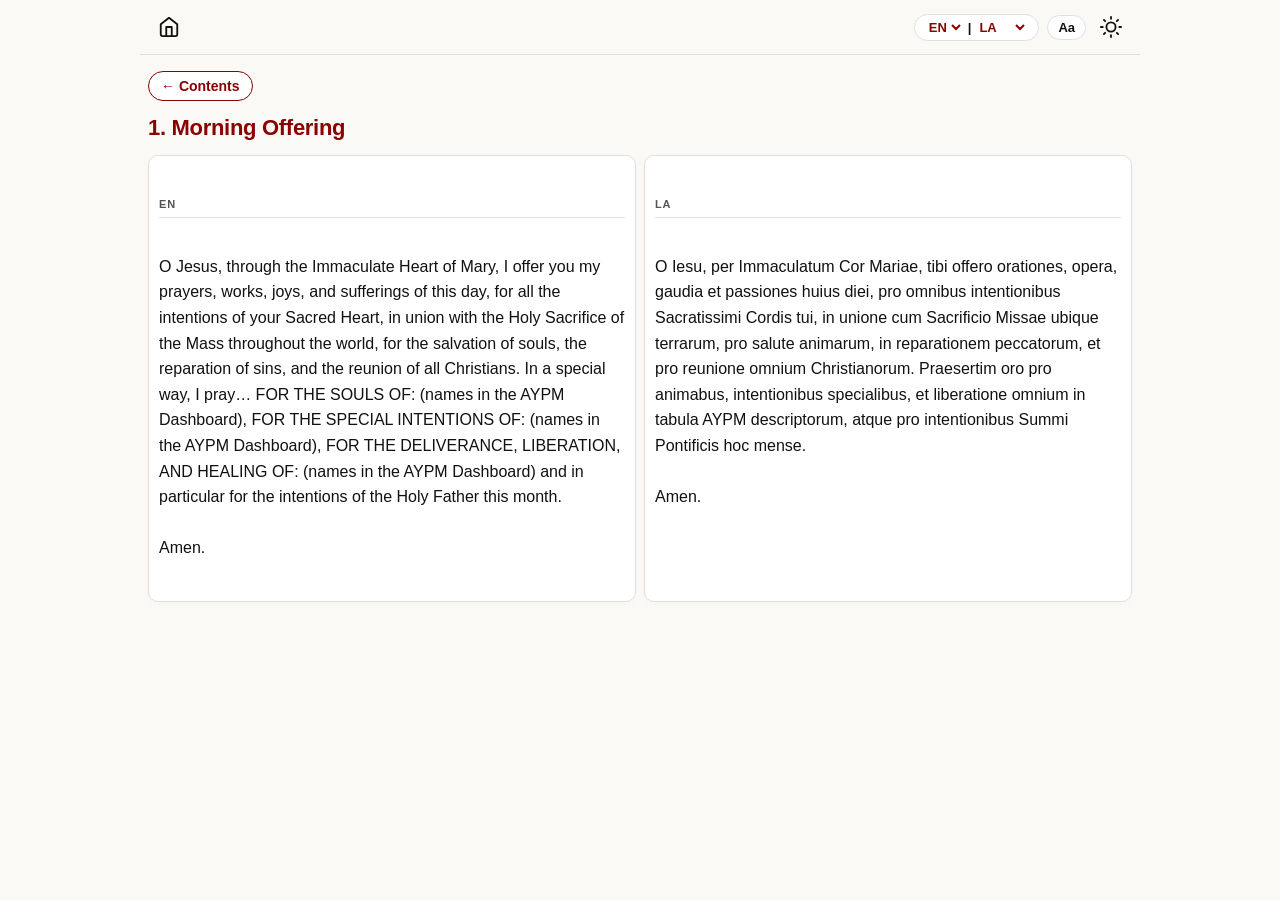
==== commit 428a046b: "Update prayer.html" ====
--- a/prayer.html
+++ b/prayer.html
@@ -4,18 +4,18 @@
   <meta charset="UTF-8" />
   <meta name="viewport" content="width=device-width, initial-scale=1.0" />
   <title>Prayer Reader</title>
-  
   <link rel="stylesheet" href="css/styles.css" />
 </head>
 <body>
 
+  <!-- Single-Row Sticky Header -->
   <header class="header">
     <a href="index.html" class="nav-link" aria-label="Home">
       <svg viewBox="0 0 24 24"><path d="M3 9l9-7 9 7v11a2 2 0 01-2 2H5a2 2 0 01-2-2z"></path><polyline points="9 22 9 12 15 12 15 22"></polyline></svg>
     </a>
 
-    <div class="header-actions">
-      <!-- Language Controls -->
+    <div class="header-controls">
+      <!-- Language Dropdowns -->
       <div class="lang-controls">
         <select id="lang1" onchange="renderReader()">
           <option value="en">EN</option>
@@ -29,12 +29,12 @@
         </select>
       </div>
 
-      <!-- Text Size Toggle Button -->
-      <button class="icon-btn" onclick="cycleFontSize()" aria-label="Adjust Text Size">
-        A<span style="font-size: 11px; vertical-align: super;">+</span>
+      <!-- Text Size Toggle -->
+      <button class="text-size-btn" onclick="cycleFontSize()" aria-label="Adjust Text Size">
+        Aa
       </button>
 
-      <!-- Dark Mode Toggle Button -->
+      <!-- Dark Mode Toggle -->
       <button class="icon-btn" onclick="toggleTheme()" aria-label="Toggle Theme">
         <svg viewBox="0 0 24 24"><circle cx="12" cy="12" r="5"></circle><line x1="12" y1="1" x2="12" y2="3"></line><line x1="12" y1="21" x2="12" y2="23"></line><line x1="4.22" y1="4.22" x2="5.64" y2="5.64"></line><line x1="18.36" y1="18.36" x2="19.78" y2="19.78"></line><line x1="1" y1="12" x2="3" y2="12"></line><line x1="21" y1="12" x2="23" y2="12"></line><line x1="4.22" y1="19.78" x2="5.64" y2="18.36"></line><line x1="18.36" y1="5.64" x2="19.78" y2="4.22"></line></svg>
       </button>
--- a/css/styles.css
+++ b/css/styles.css
@@ -9,8 +9,8 @@
   --pill-hover-bg: #8b0000;
   --pill-hover-text: #ffffff;
 
-  /* Font Size Control Variables (Higher Default Base) */
-  --reader-font-size: 17px;
+  /* Font Size Control Variables */
+  --reader-font-size: 16px;
   --reader-line-height: 1.6;
 }
 
@@ -28,12 +28,12 @@
 
 /* Font Size Tiers */
 [data-font-size="large"] {
-  --reader-font-size: 19px;
+  --reader-font-size: 18px;
   --reader-line-height: 1.65;
 }
 
 [data-font-size="xlarge"] {
-  --reader-font-size: 22px;
+  --reader-font-size: 20px;
   --reader-line-height: 1.7;
 }
 
@@ -44,7 +44,7 @@
 }
 
 body {
-  font-family: "Sabon Next LT Pro", "Sabon Next Pro", "Sabon Next", "Sabon LT Pro", Sabon, Garamond, "Georgia", serif;
+  font-family: -apple-system, BlinkMacSystemFont, "SF Pro Text", "SF Pro Display", "Segoe UI", Roboto, Helvetica, Arial, sans-serif;
   background-color: var(--bg-color);
   color: var(--text-main);
   min-height: 100vh;
@@ -54,7 +54,7 @@
   -webkit-font-smoothing: antialiased;
 }
 
-/* Sticky Header */
+/* Sticky Header - Single Line Alignment */
 .header {
   position: sticky;
   top: 0;
@@ -63,21 +63,22 @@
   border-bottom: 1px solid var(--border-color);
   z-index: 100;
   display: flex;
+  flex-direction: row;
   justify-content: space-between;
   align-items: center;
-  padding: 10px 14px;
+  padding: 10px 12px;
   max-width: 1000px;
   width: 100%;
   margin: 0 auto;
 }
 
-.header-actions {
+.header-controls {
   display: flex;
   align-items: center;
   gap: 8px;
 }
 
-/* Header Buttons */
+/* Minimalist Header Action Buttons */
 .icon-btn, .nav-link {
   background: none;
   border: none;
@@ -86,13 +87,11 @@
   display: flex;
   align-items: center;
   justify-content: center;
-  padding: 6px 10px;
-  border-radius: 20px;
-  transition: background-color 0.2s ease, transform 0.1s ease;
+  padding: 6px;
+  border-radius: 50%;
+  transition: background-color 0.2s ease;
   text-decoration: none;
   font-family: inherit;
-  font-weight: 700;
-  font-size: 15px;
 }
 
 .icon-btn:hover, .nav-link:hover {
@@ -100,8 +99,8 @@
 }
 
 .icon-btn svg, .nav-link svg {
-  width: 24px;
-  height: 24px;
+  width: 22px;
+  height: 22px;
   fill: none;
   stroke: currentColor;
   stroke-width: 2;
@@ -109,15 +108,16 @@
   stroke-linejoin: round;
 }
 
+/* Language Switcher Pill */
 .lang-controls {
   display: flex;
   align-items: center;
-  gap: 6px;
+  gap: 4px;
   border: 1px solid var(--border-color);
   border-radius: 20px;
-  padding: 4px 12px;
-  background: var(--card-bg);
-  font-size: 14px;
+  padding: 4px 10px;
+  background: var(--card-bg);
+  font-size: 13px;
   font-weight: 600;
   font-family: inherit;
 }
@@ -129,120 +129,59 @@
   color: var(--primary-red);
   cursor: pointer;
   outline: none;
-  font-size: 14px;
-  font-family: inherit;
+  font-size: 13px;
+  font-family: inherit;
+}
+
+/* Minimalist Text-Size Pill Button */
+.text-size-btn {
+  background: var(--card-bg);
+  border: 1px solid var(--border-color);
+  color: var(--text-main);
+  border-radius: 20px;
+  padding: 4px 10px;
+  font-size: 13px;
+  font-weight: 700;
+  cursor: pointer;
+  display: flex;
+  align-items: center;
+  gap: 2px;
+  transition: background-color 0.2s ease;
+  font-family: inherit;
+}
+
+.text-size-btn:hover {
+  background-color: var(--border-color);
 }
 
 .app-container {
   max-width: 1000px;
   width: 100%;
   margin: 0 auto;
-  padding: 20px 10px 60px;
+  padding: 16px 8px 60px;
   flex: 1;
 }
 
-/* Minimalist Cross Emblem */
-.hero-circle {
-  width: 90px;
-  height: 90px;
-  margin: 0 auto 16px;
-  border: 2px solid var(--primary-red);
-  border-radius: 50%;
-  display: flex;
-  align-items: center;
-  justify-content: center;
+.reader-header {
+  display: flex;
+  justify-content: space-between;
+  align-items: center;
+  margin-bottom: 14px;
+}
+
+.prayer-title {
+  font-size: 22px;
+  font-weight: 800;
   color: var(--primary-red);
-  background: var(--card-bg);
-  box-shadow: 0 4px 12px rgba(0, 0, 0, 0.05);
-}
-
-.hero-circle svg {
-  width: 40px;
-  height: 40px;
-  fill: none;
-  stroke: var(--primary-red);
-  stroke-width: 2;
-}
-
-h1 {
-  font-size: 30px;
-  font-weight: 700;
-  letter-spacing: 0.5px;
-  margin-bottom: 6px;
-  text-align: center;
-}
-
-.subtitle {
-  font-size: 16px;
-  color: var(--text-sub);
-  margin-bottom: 20px;
-  text-align: center;
-  font-style: italic;
-}
-
-.divider {
-  width: 100%;
-  height: 1px;
-  background-color: var(--primary-red);
-  margin-bottom: 20px;
-  opacity: 0.5;
-}
-
-.cat-title {
-  font-size: 15px;
-  font-weight: 700;
-  letter-spacing: 1.2px;
-  color: var(--primary-red);
-  text-transform: uppercase;
-  margin: 24px 0 12px;
-  text-align: center;
-}
-
-.pill-grid {
-  display: flex;
-  flex-wrap: wrap;
-  justify-content: center;
-  gap: 8px;
-}
-
-.pill-btn {
-  background: var(--card-bg);
-  border: 1px solid var(--primary-red);
-  color: var(--primary-red);
-  padding: 8px 16px;
-  border-radius: 18px;
-  font-size: 16px;
-  font-weight: 600;
-  text-decoration: none;
-  transition: all 0.2s ease;
-  display: inline-block;
-  font-family: inherit;
-}
-
-.pill-btn:hover {
-  background: var(--pill-hover-bg);
-  color: var(--pill-hover-text);
-}
-
-.reader-header {
-  display: flex;
-  justify-content: space-between;
-  align-items: center;
-  margin-bottom: 16px;
-}
-
-.prayer-title {
-  font-size: 26px;
-  font-weight: 700;
-  color: var(--primary-red);
-  margin-bottom: 18px;
-}
-
-/* Forced Dual-Column Side-by-Side View */
+  margin-bottom: 14px;
+  letter-spacing: -0.3px;
+}
+
+/* Enforced Side-by-Side Dual-Column Layout */
 .dual-columns {
   display: flex !important;
   flex-direction: row !important;
-  gap: 10px !important;
+  gap: 8px !important;
   width: 100% !important;
 }
 
@@ -250,8 +189,8 @@
   flex: 1 1 50% !important;
   min-width: 0 !important;
   background: var(--card-bg);
-  padding: 16px 12px;
-  border-radius: 8px;
+  padding: 14px 10px;
+  border-radius: 10px;
   border: 1px solid var(--border-color);
   line-height: var(--reader-line-height);
   font-size: var(--reader-font-size);
@@ -263,30 +202,34 @@
 }
 
 .pane-label {
-  font-size: 12px;
-  font-weight: 700;
+  font-size: 11px;
+  font-weight: 800;
   text-transform: uppercase;
-  letter-spacing: 1px;
+  letter-spacing: 0.8px;
   color: var(--text-sub);
-  margin-bottom: 12px;
+  margin-bottom: 10px;
   border-bottom: 1px solid var(--border-color);
   padding-bottom: 4px;
 }
 
-/* Mobile Optimizations */
+/* Pill Buttons for Navigation */
+.pill-btn {
+  background: var(--card-bg);
+  border: 1px solid var(--primary-red);
+  color: var(--primary-red);
+  padding: 6px 12px;
+  border-radius: 16px;
+  font-size: 14px;
+  font-weight: 600;
+  text-decoration: none;
+  display: inline-block;
+  font-family: inherit;
+}
+
+/* Mobile Tweak */
 @media (max-width: 650px) {
-  :root {
-    --reader-font-size: 15px;
-  }
-  [data-font-size="large"] {
-    --reader-font-size: 17px;
-  }
-  [data-font-size="xlarge"] {
-    --reader-font-size: 19px;
-  }
-
   .app-container {
-    padding: 10px 4px 30px;
+    padding: 12px 4px 30px;
   }
 
   .dual-columns {
@@ -298,7 +241,7 @@
   }
 
   .prayer-title {
-    font-size: 22px;
+    font-size: 20px;
     margin-bottom: 12px;
   }
 }
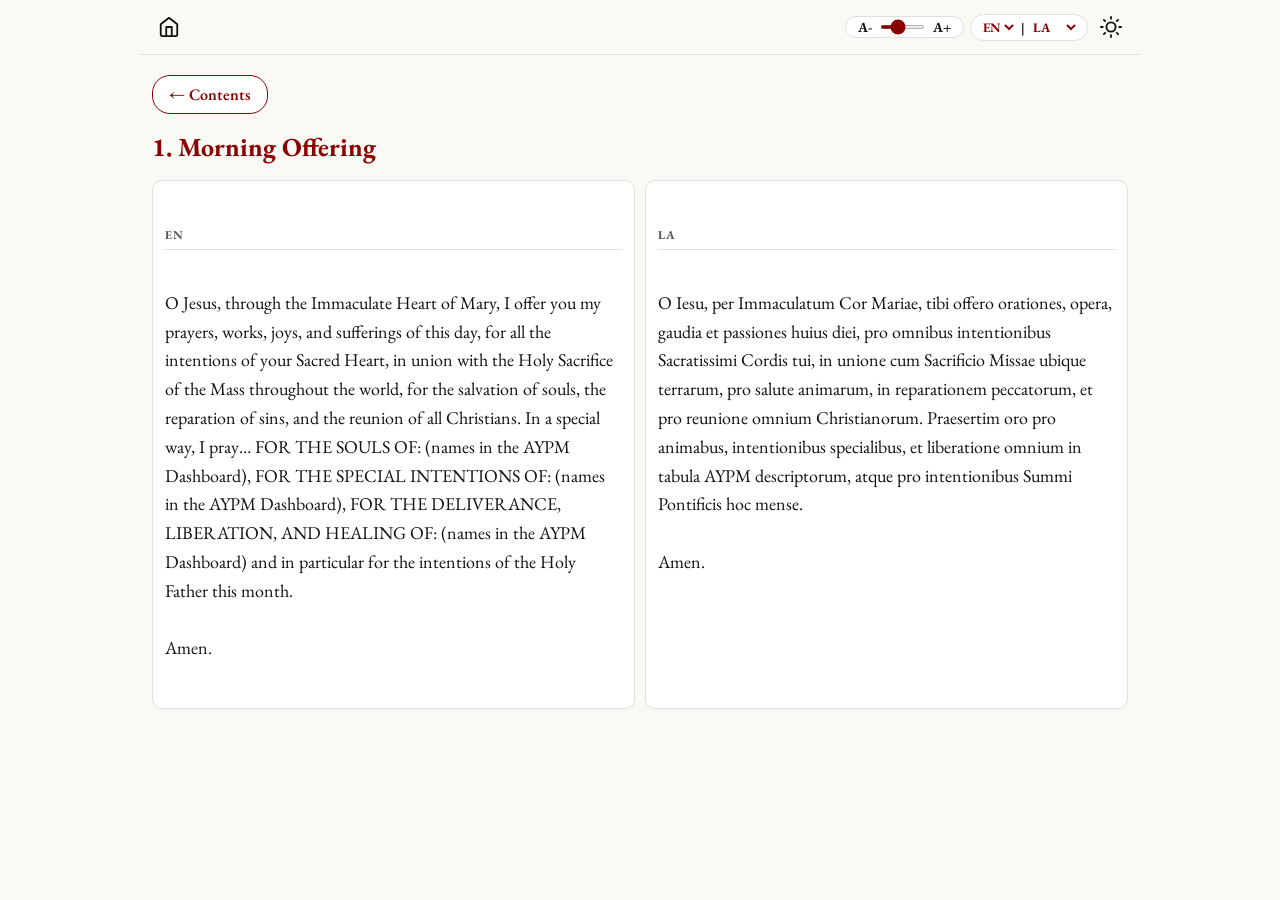
==== commit c59e51f5: "Update prayer.html" ====
--- a/prayer.html
+++ b/prayer.html
@@ -4,18 +4,30 @@
   <meta charset="UTF-8" />
   <meta name="viewport" content="width=device-width, initial-scale=1.0" />
   <title>Prayer Reader</title>
+  
+  <link rel="preconnect" href="https://fonts.googleapis.com">
+  <link rel="preconnect" href="https://fonts.gstatic.com" crossorigin>
+  <link href="https://fonts.googleapis.com/css2?family=EB+Garamond:ital,wght@0,400..800;1,400..800&display=swap" rel="stylesheet">
+
   <link rel="stylesheet" href="css/styles.css" />
 </head>
 <body>
 
-  <!-- Single-Row Sticky Header -->
+  <!-- Header with Font Size Slider -->
   <header class="header">
     <a href="index.html" class="nav-link" aria-label="Home">
       <svg viewBox="0 0 24 24"><path d="M3 9l9-7 9 7v11a2 2 0 01-2 2H5a2 2 0 01-2-2z"></path><polyline points="9 22 9 12 15 12 15 22"></polyline></svg>
     </a>
 
     <div class="header-controls">
-      <!-- Language Dropdowns -->
+      <!-- Font Size Adjustment Slider with - and + Buttons -->
+      <div class="font-size-control">
+        <button class="font-btn" onclick="adjustFont(-1)" aria-label="Decrease Font Size">A-</button>
+        <input type="range" id="fontSlider" class="font-size-slider" min="14" max="26" value="18" oninput="updateFontSize(this.value)">
+        <button class="font-btn" onclick="adjustFont(1)" aria-label="Increase Font Size">A+</button>
+      </div>
+
+      <!-- Language Selector -->
       <div class="lang-controls">
         <select id="lang1" onchange="renderReader()">
           <option value="en">EN</option>
@@ -28,11 +40,6 @@
           <option value="en">EN</option>
         </select>
       </div>
-
-      <!-- Text Size Toggle -->
-      <button class="text-size-btn" onclick="cycleFontSize()" aria-label="Adjust Text Size">
-        Aa
-      </button>
 
       <!-- Dark Mode Toggle -->
       <button class="icon-btn" onclick="toggleTheme()" aria-label="Toggle Theme">
@@ -62,16 +69,17 @@
 
   <script src="js/prayers-db.js"></script>
   <script>
-    const fontSizes = ['default', 'large', 'xlarge'];
+    function updateFontSize(val) {
+      document.documentElement.style.setProperty('--reader-font-size', val + 'px');
+      document.getElementById('fontSlider').value = val;
+      localStorage.setItem('pref_font_size_px', val);
+    }
 
-    function cycleFontSize() {
-      const current = document.body.getAttribute('data-font-size') || 'default';
-      const currentIndex = fontSizes.indexOf(current);
-      const nextIndex = (currentIndex + 1) % fontSizes.length;
-      const nextSize = fontSizes[nextIndex];
-      
-      document.body.setAttribute('data-font-size', nextSize);
-      localStorage.setItem('pref_font_size', nextSize);
+    function adjustFont(delta) {
+      const slider = document.getElementById('fontSlider');
+      let currentVal = parseInt(slider.value, 10);
+      let newVal = Math.min(Math.max(currentVal + delta, 14), 26);
+      updateFontSize(newVal);
     }
 
     function toggleTheme() {
@@ -122,8 +130,8 @@
       const theme = localStorage.getItem('pref_theme') || 'light';
       document.body.setAttribute('data-theme', theme);
 
-      const fontSize = localStorage.getItem('pref_font_size') || 'default';
-      document.body.setAttribute('data-font-size', fontSize);
+      const savedFontSize = localStorage.getItem('pref_font_size_px') || '18';
+      updateFontSize(savedFontSize);
       
       renderReader();
     });
--- a/css/styles.css
+++ b/css/styles.css
@@ -1,3 +1,5 @@
+@import url('https://fonts.googleapis.com/css2?family=EB+Garamond:ital,wght@0,400..800;1,400..800&display=swap');
+
 :root {
   --primary-red: #8b0000;
   --bg-color: #faf9f6;
@@ -9,8 +11,8 @@
   --pill-hover-bg: #8b0000;
   --pill-hover-text: #ffffff;
 
-  /* Font Size Control Variables */
-  --reader-font-size: 16px;
+  /* Default Reader Text Size (Increased) */
+  --reader-font-size: 18px;
   --reader-line-height: 1.6;
 }
 
@@ -26,17 +28,6 @@
   --pill-hover-text: #121212;
 }
 
-/* Font Size Tiers */
-[data-font-size="large"] {
-  --reader-font-size: 18px;
-  --reader-line-height: 1.65;
-}
-
-[data-font-size="xlarge"] {
-  --reader-font-size: 20px;
-  --reader-line-height: 1.7;
-}
-
 * { 
   box-sizing: border-box; 
   margin: 0; 
@@ -44,7 +35,7 @@
 }
 
 body {
-  font-family: -apple-system, BlinkMacSystemFont, "SF Pro Text", "SF Pro Display", "Segoe UI", Roboto, Helvetica, Arial, sans-serif;
+  font-family: 'EB Garamond', Garamond, 'Georgia', 'Times New Roman', serif;
   background-color: var(--bg-color);
   color: var(--text-main);
   min-height: 100vh;
@@ -54,7 +45,7 @@
   -webkit-font-smoothing: antialiased;
 }
 
-/* Sticky Header - Single Line Alignment */
+/* Header Single-Row Layout */
 .header {
   position: sticky;
   top: 0;
@@ -75,10 +66,10 @@
 .header-controls {
   display: flex;
   align-items: center;
-  gap: 8px;
-}
-
-/* Minimalist Header Action Buttons */
+  gap: 6px;
+}
+
+/* Navigation Icons */
 .icon-btn, .nav-link {
   background: none;
   border: none;
@@ -108,14 +99,14 @@
   stroke-linejoin: round;
 }
 
-/* Language Switcher Pill */
+/* Language Pill Switcher */
 .lang-controls {
   display: flex;
   align-items: center;
   gap: 4px;
   border: 1px solid var(--border-color);
   border-radius: 20px;
-  padding: 4px 10px;
+  padding: 3px 8px;
   background: var(--card-bg);
   font-size: 13px;
   font-weight: 600;
@@ -133,55 +124,150 @@
   font-family: inherit;
 }
 
-/* Minimalist Text-Size Pill Button */
-.text-size-btn {
-  background: var(--card-bg);
+/* Font Size Control Pill Bar */
+.font-size-control {
+  display: flex;
+  align-items: center;
+  gap: 4px;
   border: 1px solid var(--border-color);
+  border-radius: 20px;
+  padding: 3px 8px;
+  background: var(--card-bg);
+}
+
+.font-btn {
+  background: none;
+  border: none;
   color: var(--text-main);
-  border-radius: 20px;
-  padding: 4px 10px;
-  font-size: 13px;
+  font-size: 14px;
   font-weight: 700;
   cursor: pointer;
-  display: flex;
-  align-items: center;
-  gap: 2px;
-  transition: background-color 0.2s ease;
-  font-family: inherit;
-}
-
-.text-size-btn:hover {
-  background-color: var(--border-color);
+  padding: 0 4px;
+  line-height: 1;
+  font-family: inherit;
+}
+
+.font-btn:hover {
+  color: var(--primary-red);
+}
+
+.font-size-slider {
+  width: 45px;
+  height: 4px;
+  accent-color: var(--primary-red);
+  cursor: pointer;
 }
 
 .app-container {
   max-width: 1000px;
   width: 100%;
   margin: 0 auto;
-  padding: 16px 8px 60px;
+  padding: 20px 12px 60px;
   flex: 1;
 }
 
+/* Proportional Cross Emblem */
+.hero-circle {
+  width: 60px;
+  height: 60px;
+  margin: 0 auto 12px;
+  border: 2px solid var(--primary-red);
+  border-radius: 50%;
+  display: flex;
+  align-items: center;
+  justify-content: center;
+  color: var(--primary-red);
+  background: var(--card-bg);
+  box-shadow: 0 2px 8px rgba(0, 0, 0, 0.05);
+}
+
+.hero-circle svg {
+  width: 28px;
+  height: 28px;
+  fill: none;
+  stroke: var(--primary-red);
+  stroke-width: 2;
+}
+
+h1 {
+  font-size: 30px;
+  font-weight: 700;
+  letter-spacing: 0.5px;
+  margin-bottom: 6px;
+  text-align: center;
+}
+
+.subtitle {
+  font-size: 16px;
+  color: var(--text-sub);
+  margin-bottom: 20px;
+  text-align: center;
+  font-style: italic;
+}
+
+.divider {
+  width: 100%;
+  height: 1px;
+  background-color: var(--primary-red);
+  margin-bottom: 20px;
+  opacity: 0.5;
+}
+
+.cat-title {
+  font-size: 15px;
+  font-weight: 700;
+  letter-spacing: 1.2px;
+  color: var(--primary-red);
+  text-transform: uppercase;
+  margin: 24px 0 12px;
+  text-align: center;
+}
+
+.pill-grid {
+  display: flex;
+  flex-wrap: wrap;
+  justify-content: center;
+  gap: 8px;
+}
+
+.pill-btn {
+  background: var(--card-bg);
+  border: 1px solid var(--primary-red);
+  color: var(--primary-red);
+  padding: 8px 16px;
+  border-radius: 18px;
+  font-size: 16px;
+  font-weight: 600;
+  text-decoration: none;
+  transition: all 0.2s ease;
+  display: inline-block;
+  font-family: inherit;
+}
+
+.pill-btn:hover {
+  background: var(--pill-hover-bg);
+  color: var(--pill-hover-text);
+}
+
 .reader-header {
   display: flex;
   justify-content: space-between;
   align-items: center;
-  margin-bottom: 14px;
+  margin-bottom: 16px;
 }
 
 .prayer-title {
-  font-size: 22px;
-  font-weight: 800;
-  color: var(--primary-red);
-  margin-bottom: 14px;
-  letter-spacing: -0.3px;
-}
-
-/* Enforced Side-by-Side Dual-Column Layout */
+  font-size: 26px;
+  font-weight: 700;
+  color: var(--primary-red);
+  margin-bottom: 16px;
+}
+
+/* Permanent Side-by-Side View for Mobile & Desktop */
 .dual-columns {
   display: flex !important;
   flex-direction: row !important;
-  gap: 8px !important;
+  gap: 10px !important;
   width: 100% !important;
 }
 
@@ -189,7 +275,7 @@
   flex: 1 1 50% !important;
   min-width: 0 !important;
   background: var(--card-bg);
-  padding: 14px 10px;
+  padding: 16px 12px;
   border-radius: 10px;
   border: 1px solid var(--border-color);
   line-height: var(--reader-line-height);
@@ -198,38 +284,27 @@
   word-break: break-word;
   overflow-wrap: anywhere;
   box-shadow: 0 2px 6px rgba(0, 0, 0, 0.02);
-  transition: font-size 0.2s ease;
 }
 
 .pane-label {
-  font-size: 11px;
-  font-weight: 800;
+  font-size: 12px;
+  font-weight: 700;
   text-transform: uppercase;
-  letter-spacing: 0.8px;
+  letter-spacing: 1px;
   color: var(--text-sub);
   margin-bottom: 10px;
   border-bottom: 1px solid var(--border-color);
   padding-bottom: 4px;
 }
 
-/* Pill Buttons for Navigation */
-.pill-btn {
-  background: var(--card-bg);
-  border: 1px solid var(--primary-red);
-  color: var(--primary-red);
-  padding: 6px 12px;
-  border-radius: 16px;
-  font-size: 14px;
-  font-weight: 600;
-  text-decoration: none;
-  display: inline-block;
-  font-family: inherit;
-}
-
 /* Mobile Tweak */
 @media (max-width: 650px) {
+  :root {
+    --reader-font-size: 16px;
+  }
+
   .app-container {
-    padding: 12px 4px 30px;
+    padding: 12px 6px 30px;
   }
 
   .dual-columns {
@@ -241,7 +316,7 @@
   }
 
   .prayer-title {
-    font-size: 20px;
+    font-size: 22px;
     margin-bottom: 12px;
   }
 }
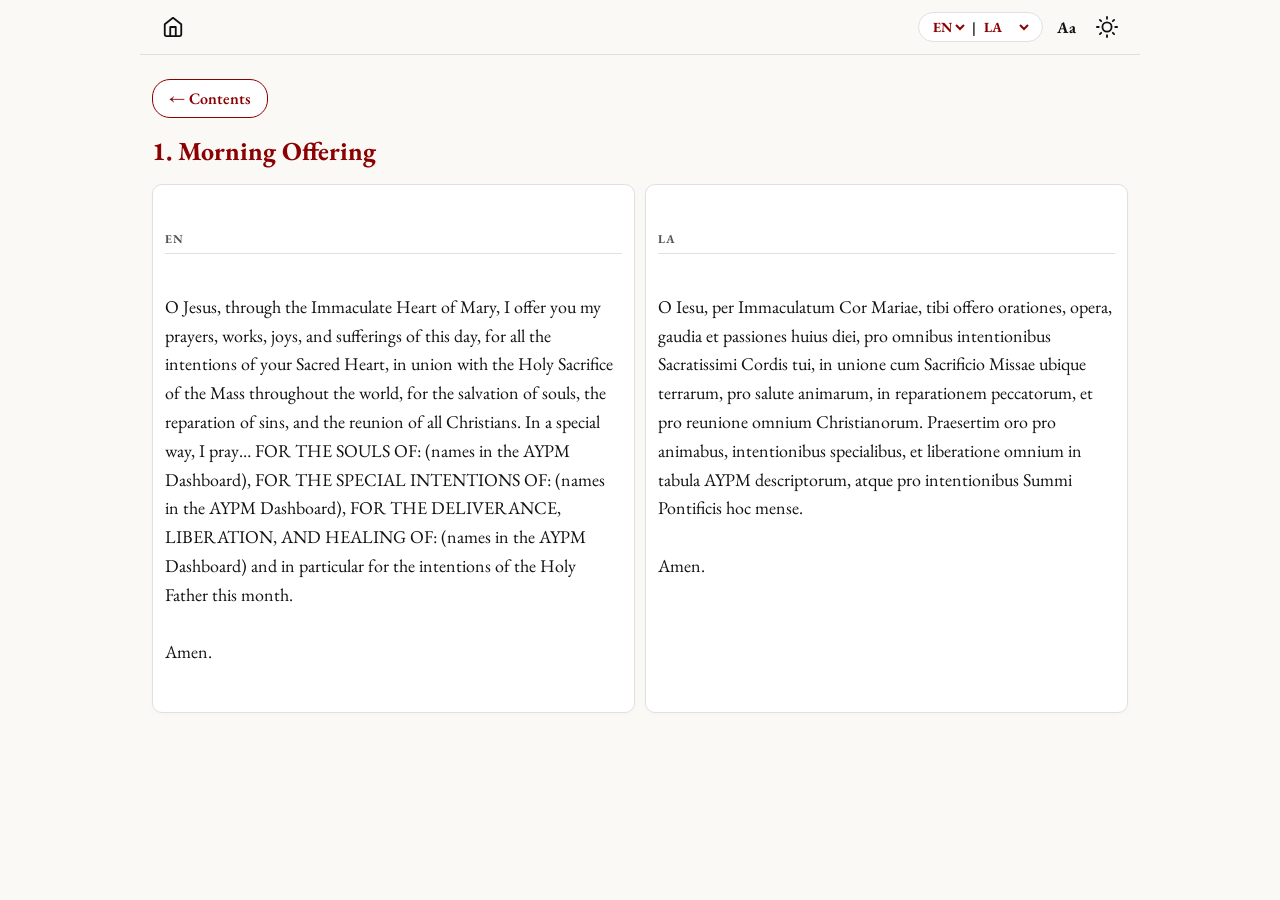
==== commit 728745d4: "Update prayer.html" ====
--- a/prayer.html
+++ b/prayer.html
@@ -13,21 +13,14 @@
 </head>
 <body>
 
-  <!-- Header with Font Size Slider -->
+  <!-- Clean Header -->
   <header class="header">
     <a href="index.html" class="nav-link" aria-label="Home">
       <svg viewBox="0 0 24 24"><path d="M3 9l9-7 9 7v11a2 2 0 01-2 2H5a2 2 0 01-2-2z"></path><polyline points="9 22 9 12 15 12 15 22"></polyline></svg>
     </a>
 
     <div class="header-controls">
-      <!-- Font Size Adjustment Slider with - and + Buttons -->
-      <div class="font-size-control">
-        <button class="font-btn" onclick="adjustFont(-1)" aria-label="Decrease Font Size">A-</button>
-        <input type="range" id="fontSlider" class="font-size-slider" min="14" max="26" value="18" oninput="updateFontSize(this.value)">
-        <button class="font-btn" onclick="adjustFont(1)" aria-label="Increase Font Size">A+</button>
-      </div>
-
-      <!-- Language Selector -->
+      <!-- Language Controls -->
       <div class="lang-controls">
         <select id="lang1" onchange="renderReader()">
           <option value="en">EN</option>
@@ -39,6 +32,18 @@
           <option value="la">LA</option>
           <option value="en">EN</option>
         </select>
+      </div>
+
+      <!-- Aa Button for Font Popover -->
+      <button class="icon-btn" onclick="toggleFontPopover()" aria-label="Text Size">
+        Aa
+      </button>
+
+      <!-- Floating Font Size Popover Panel -->
+      <div id="fontPopover" class="font-popover">
+        <label for="fontSlider">A-</label>
+        <input type="range" id="fontSlider" min="14" max="28" value="18" oninput="updateFontSize(this.value)">
+        <label for="fontSlider">A+</label>
       </div>
 
       <!-- Dark Mode Toggle -->
@@ -69,17 +74,15 @@
 
   <script src="js/prayers-db.js"></script>
   <script>
+    function toggleFontPopover() {
+      const pop = document.getElementById('fontPopover');
+      pop.classList.toggle('active');
+    }
+
     function updateFontSize(val) {
       document.documentElement.style.setProperty('--reader-font-size', val + 'px');
       document.getElementById('fontSlider').value = val;
       localStorage.setItem('pref_font_size_px', val);
-    }
-
-    function adjustFont(delta) {
-      const slider = document.getElementById('fontSlider');
-      let currentVal = parseInt(slider.value, 10);
-      let newVal = Math.min(Math.max(currentVal + delta, 14), 26);
-      updateFontSize(newVal);
     }
 
     function toggleTheme() {
@@ -123,6 +126,14 @@
       }
     }
 
+    document.addEventListener('click', function(e) {
+      const pop = document.getElementById('fontPopover');
+      const btn = e.target.closest('button');
+      if (pop.classList.contains('active') && !e.target.closest('#fontPopover') && (!btn || !btn.getAttribute('onclick')?.includes('toggleFontPopover'))) {
+        pop.classList.remove('active');
+      }
+    });
+
     document.addEventListener('DOMContentLoaded', () => {
       document.getElementById('lang1').value = localStorage.getItem('pref_pb1') || 'en';
       document.getElementById('lang2').value = localStorage.getItem('pref_pb2') || 'la';
--- a/css/styles.css
+++ b/css/styles.css
@@ -11,7 +11,7 @@
   --pill-hover-bg: #8b0000;
   --pill-hover-text: #ffffff;
 
-  /* Default Reader Text Size (Increased) */
+  /* Font Size Variables */
   --reader-font-size: 18px;
   --reader-line-height: 1.6;
 }
@@ -45,7 +45,7 @@
   -webkit-font-smoothing: antialiased;
 }
 
-/* Header Single-Row Layout */
+/* Header */
 .header {
   position: sticky;
   top: 0;
@@ -57,7 +57,7 @@
   flex-direction: row;
   justify-content: space-between;
   align-items: center;
-  padding: 10px 12px;
+  padding: 10px 16px;
   max-width: 1000px;
   width: 100%;
   margin: 0 auto;
@@ -66,7 +66,8 @@
 .header-controls {
   display: flex;
   align-items: center;
-  gap: 6px;
+  gap: 8px;
+  position: relative;
 }
 
 /* Navigation Icons */
@@ -83,6 +84,8 @@
   transition: background-color 0.2s ease;
   text-decoration: none;
   font-family: inherit;
+  font-size: 16px;
+  font-weight: 700;
 }
 
 .icon-btn:hover, .nav-link:hover {
@@ -106,9 +109,9 @@
   gap: 4px;
   border: 1px solid var(--border-color);
   border-radius: 20px;
-  padding: 3px 8px;
-  background: var(--card-bg);
-  font-size: 13px;
+  padding: 4px 10px;
+  background: var(--card-bg);
+  font-size: 14px;
   font-weight: 600;
   font-family: inherit;
 }
@@ -120,40 +123,38 @@
   color: var(--primary-red);
   cursor: pointer;
   outline: none;
+  font-size: 14px;
+  font-family: inherit;
+}
+
+/* Floating Font Size Popover Panel */
+.font-popover {
+  position: absolute;
+  top: 42px;
+  right: 36px;
+  background: var(--card-bg);
+  border: 1px solid var(--border-color);
+  border-radius: 12px;
+  padding: 12px 16px;
+  box-shadow: 0 4px 16px rgba(0,0,0,0.12);
+  display: none;
+  align-items: center;
+  gap: 10px;
+  z-index: 101;
+}
+
+.font-popover.active {
+  display: flex;
+}
+
+.font-popover label {
   font-size: 13px;
-  font-family: inherit;
-}
-
-/* Font Size Control Pill Bar */
-.font-size-control {
-  display: flex;
-  align-items: center;
-  gap: 4px;
-  border: 1px solid var(--border-color);
-  border-radius: 20px;
-  padding: 3px 8px;
-  background: var(--card-bg);
-}
-
-.font-btn {
-  background: none;
-  border: none;
-  color: var(--text-main);
-  font-size: 14px;
-  font-weight: 700;
-  cursor: pointer;
-  padding: 0 4px;
-  line-height: 1;
-  font-family: inherit;
-}
-
-.font-btn:hover {
-  color: var(--primary-red);
-}
-
-.font-size-slider {
-  width: 45px;
-  height: 4px;
+  font-weight: 700;
+  color: var(--text-sub);
+}
+
+.font-popover input[type="range"] {
+  width: 100px;
   accent-color: var(--primary-red);
   cursor: pointer;
 }
@@ -162,15 +163,15 @@
   max-width: 1000px;
   width: 100%;
   margin: 0 auto;
-  padding: 20px 12px 60px;
+  padding: 24px 12px 60px;
   flex: 1;
 }
 
-/* Proportional Cross Emblem */
+/* Restored Minimalist Emblem Ring with Cross */
 .hero-circle {
-  width: 60px;
-  height: 60px;
-  margin: 0 auto 12px;
+  width: 90px;
+  height: 90px;
+  margin: 0 auto 18px;
   border: 2px solid var(--primary-red);
   border-radius: 50%;
   display: flex;
@@ -178,12 +179,12 @@
   justify-content: center;
   color: var(--primary-red);
   background: var(--card-bg);
-  box-shadow: 0 2px 8px rgba(0, 0, 0, 0.05);
+  box-shadow: 0 4px 12px rgba(0, 0, 0, 0.05);
 }
 
 .hero-circle svg {
-  width: 28px;
-  height: 28px;
+  width: 42px;
+  height: 42px;
   fill: none;
   stroke: var(--primary-red);
   stroke-width: 2;
@@ -200,7 +201,7 @@
 .subtitle {
   font-size: 16px;
   color: var(--text-sub);
-  margin-bottom: 20px;
+  margin-bottom: 24px;
   text-align: center;
   font-style: italic;
 }
@@ -209,7 +210,7 @@
   width: 100%;
   height: 1px;
   background-color: var(--primary-red);
-  margin-bottom: 20px;
+  margin-bottom: 24px;
   opacity: 0.5;
 }
 
@@ -263,7 +264,7 @@
   margin-bottom: 16px;
 }
 
-/* Permanent Side-by-Side View for Mobile & Desktop */
+/* Forced Dual-Column Side-by-Side View */
 .dual-columns {
   display: flex !important;
   flex-direction: row !important;
@@ -297,7 +298,7 @@
   padding-bottom: 4px;
 }
 
-/* Mobile Tweak */
+/* Mobile Tweaks */
 @media (max-width: 650px) {
   :root {
     --reader-font-size: 16px;
